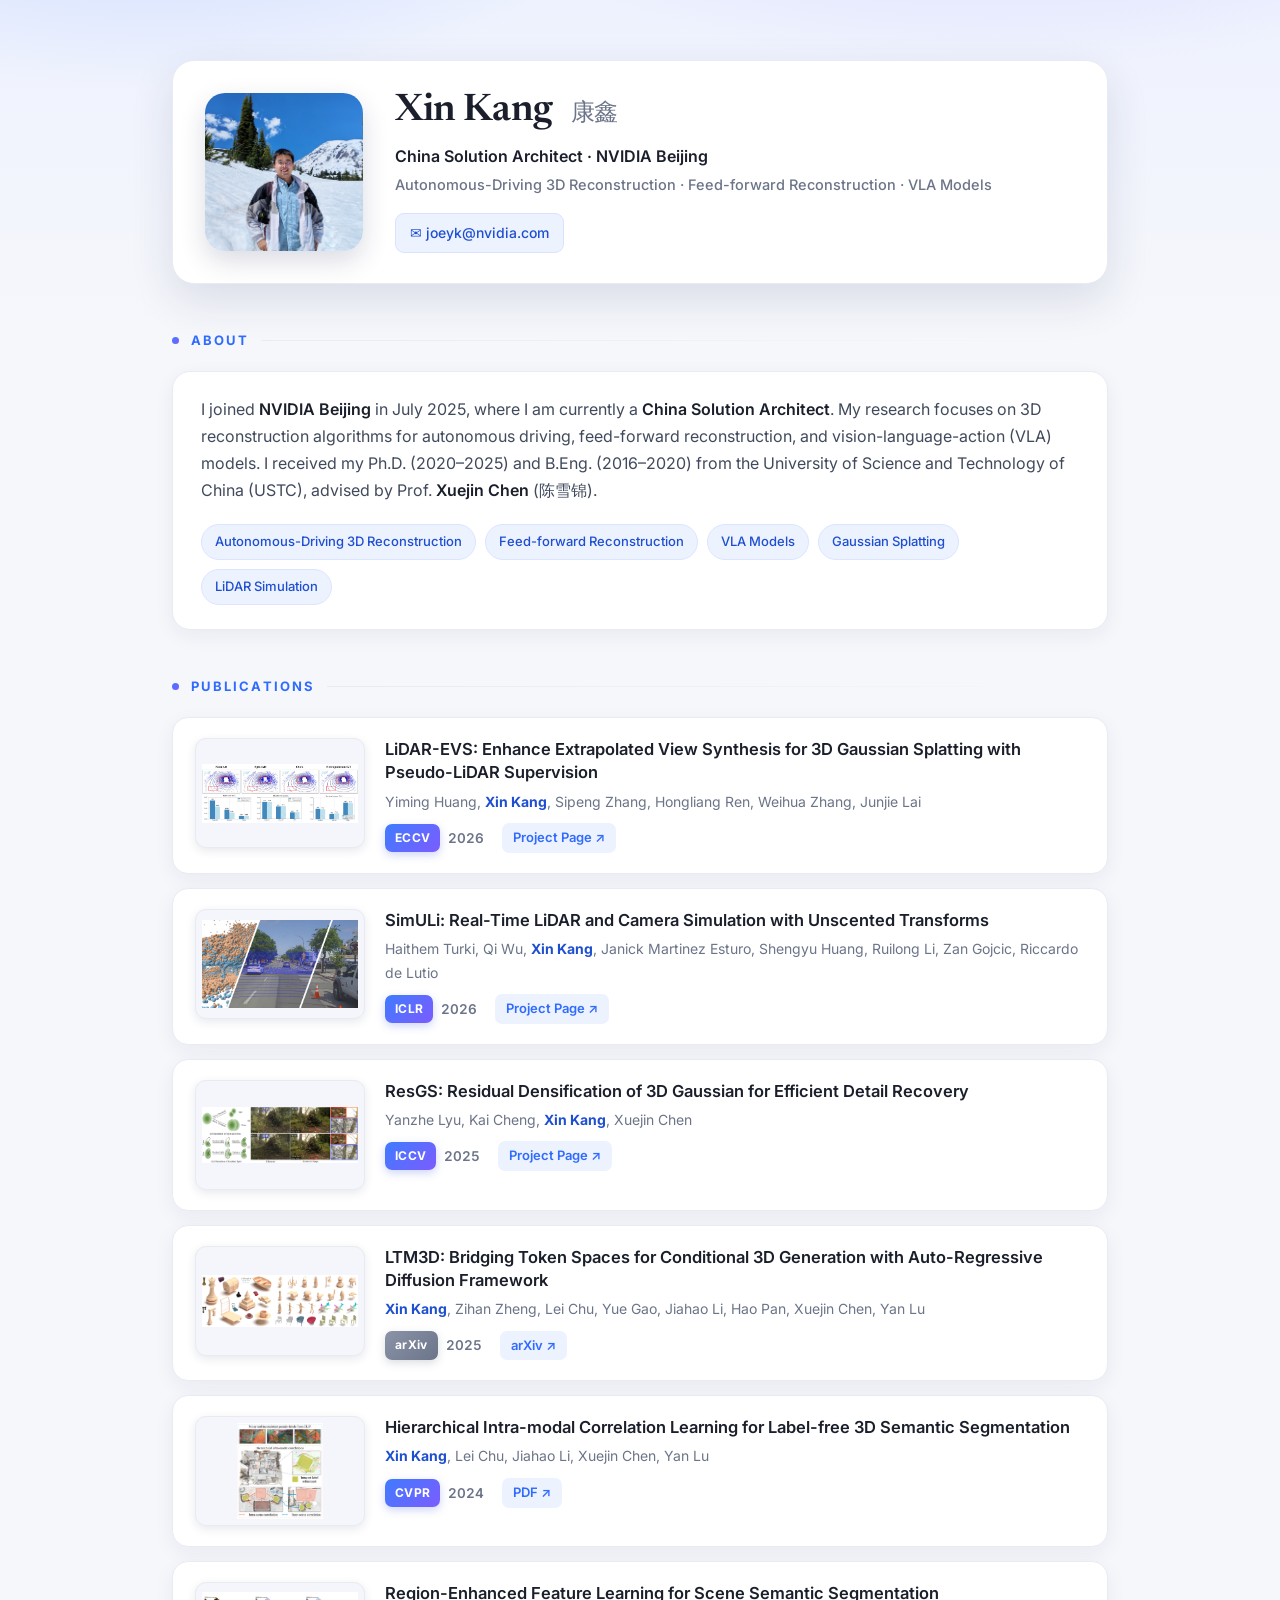
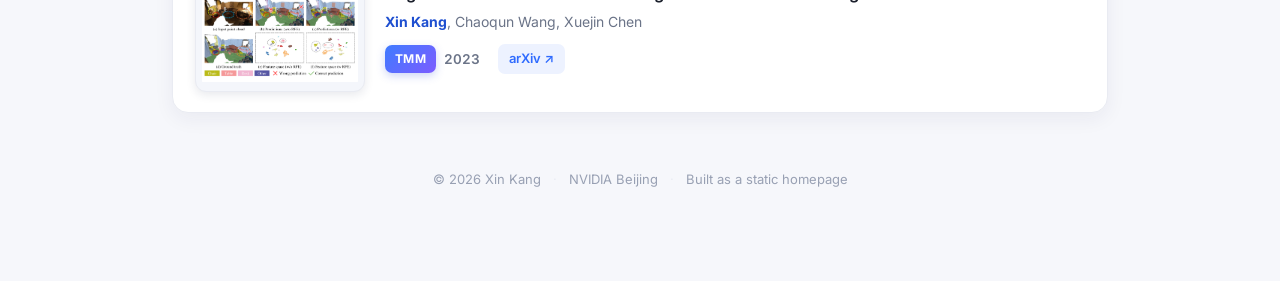
==== index.html @ d0750d6e "Personal homepage" ====
<!DOCTYPE html>
<html lang="en">
<head>
<meta charset="UTF-8">
<meta name="viewport" content="width=device-width, initial-scale=1.0">
<title>Xin Kang · Homepage</title>
<link rel="preconnect" href="https://fonts.googleapis.com">
<link rel="preconnect" href="https://fonts.gstatic.com" crossorigin>
<link href="https://fonts.googleapis.com/css2?family=Inter:wght@400;500;600;700;800&family=Newsreader:ital,opsz,wght@0,6..72,400;0,6..72,500;0,6..72,600;1,6..72,400&display=swap" rel="stylesheet">
<style>
  :root{
    --bg:#f6f7fb; --card:#ffffff; --ink:#1a1f2b; --body:#414a5c;
    --muted:#6b7488; --soft:#98a0b3; --line:#e9ebf2; --line2:#f0f2f7;
    --accent:#2f6bff; --accent-ink:#1e4fd0; --accent-soft:#edf2ff; --chip:#f1f3f9;
    --grad1:#3f7bff; --grad2:#7c5cff; --shadow:0 6px 20px rgba(28,40,80,.06);
    --shadow-lg:0 16px 44px rgba(28,40,80,.12);
  }
  *{box-sizing:border-box}
  html{scroll-behavior:smooth}
  body{
    margin:0; background:var(--bg); color:var(--body);
    font-family:"Inter",-apple-system,BlinkMacSystemFont,"PingFang SC","Microsoft YaHei",sans-serif;
    line-height:1.68; -webkit-font-smoothing:antialiased; text-rendering:optimizeLegibility;
  }
  a{color:var(--accent); text-decoration:none; transition:color .15s}
  a:hover{color:var(--accent-ink)}

  /* decorative top band */
  .band{
    position:absolute; inset:0 0 auto 0; height:340px; z-index:0;
    background:
      radial-gradient(900px 340px at 78% -40%, rgba(124,92,255,.16), transparent 60%),
      radial-gradient(760px 320px at 12% -30%, rgba(63,123,255,.18), transparent 60%),
      linear-gradient(180deg,#eef2fe, var(--bg));
  }
  .wrap{position:relative; z-index:1; max-width:1000px; margin:0 auto; padding:60px 32px 90px}

  /* ---------- HERO ---------- */
  .hero{
    display:flex; gap:32px; align-items:center; flex-wrap:wrap;
    background:var(--card); border:1px solid var(--line);
    border-radius:22px; padding:30px 32px; box-shadow:var(--shadow-lg);
  }
  .photo-ring{flex:0 0 auto}
  .photo{ width:158px; height:158px; border-radius:20px; object-fit:cover; display:block;
    box-shadow:0 10px 26px rgba(28,40,80,.16); }
  .intro{flex:1; min-width:250px}
  .intro h1{
    margin:0; font-family:"Newsreader",serif; font-weight:600; font-size:38px;
    letter-spacing:-.01em; color:var(--ink); line-height:1.1;
  }
  .intro h1 .zh{font-size:24px; color:var(--muted); font-weight:400; margin-left:10px}
  .role{color:var(--ink); font-size:16px; font-weight:600; margin-top:10px}
  .role.sub{color:var(--muted); font-weight:500; font-size:14.5px; margin-top:3px}
  .contact{
    display:inline-flex; align-items:center; gap:7px; margin-top:16px; font-size:14px;
    color:var(--accent-ink); background:var(--accent-soft); border:1px solid #d8e3ff;
    padding:7px 14px; border-radius:9px; font-weight:500;
  }
  .contact:hover{background:#e3ecff}

  /* ---------- SECTIONS ---------- */
  section{margin-top:46px}
  .h2{
    display:flex; align-items:center; gap:12px; margin:0 0 20px;
    font-size:13px; font-weight:700; letter-spacing:.16em; text-transform:uppercase; color:var(--accent);
  }
  .h2::after{content:""; flex:1; height:1px; background:linear-gradient(90deg,var(--line),transparent)}
  .h2 .dot{width:7px; height:7px; border-radius:50%; background:linear-gradient(135deg,var(--grad1),var(--grad2))}

  /* about card */
  .about{
    background:var(--card); border:1px solid var(--line); border-radius:18px;
    padding:24px 28px; box-shadow:var(--shadow);
  }
  .about p{margin:0; font-size:16px; color:var(--body)}
  .about p + p{margin-top:14px}
  .about b{color:var(--ink); font-weight:600}
  .interests{display:flex; flex-wrap:wrap; gap:9px; margin-top:20px}
  .chip{
    font-size:13px; font-weight:500; color:var(--accent-ink);
    background:var(--accent-soft); border:1px solid #dbe5ff;
    padding:6px 13px; border-radius:999px;
  }

  /* ---------- PUBLICATIONS ---------- */
  .pub{
    display:flex; gap:20px; align-items:flex-start;
    background:var(--card); border:1px solid var(--line); border-radius:16px;
    padding:20px 22px; margin-bottom:14px; box-shadow:var(--shadow);
    transition:transform .18s ease, box-shadow .18s ease, border-color .18s ease;
  }
  .pub:hover{transform:translateY(-3px); box-shadow:var(--shadow-lg); border-color:#d7e1f5}
  .thumb{
    flex:0 0 170px; width:170px; height:110px; border-radius:11px; object-fit:contain;
    object-position:center; background:#f4f6fb; border:1px solid var(--line);
    padding:6px; box-shadow:0 3px 10px rgba(28,40,80,.10);
  }
  .ptitle{font-weight:600; font-size:16.5px; color:var(--ink); line-height:1.4; margin-bottom:5px}
  .authors{color:var(--muted); font-size:14px; margin-bottom:10px}
  .authors .me{color:var(--accent-ink); font-weight:700}
  .venue{display:inline-flex; align-items:center; gap:8px; vertical-align:middle}
  .badge{
    font-weight:700; font-size:12px; color:#fff; letter-spacing:.03em;
    background:linear-gradient(135deg,var(--grad1),var(--grad2));
    border-radius:7px; padding:4px 10px; box-shadow:0 3px 9px rgba(63,92,220,.26);
  }
  .badge.arxiv{background:linear-gradient(135deg,#8a93a8,#6b7488); box-shadow:0 3px 9px rgba(90,100,120,.22)}
  .yr{color:var(--muted); font-size:13.5px; font-weight:600; font-variant-numeric:tabular-nums}
  .plink{display:inline-flex; align-items:center; margin-left:14px; vertical-align:middle}
  .plink a{
    display:inline-flex; align-items:center; gap:5px; font-size:13px; font-weight:600;
    color:var(--accent); background:var(--accent-soft); padding:4px 11px; border-radius:7px;
  }
  .plink a:hover{background:#e3ecff}

  footer{margin-top:56px; text-align:center; color:var(--soft); font-size:13px}
  footer .sep{color:var(--line); margin:0 8px}

  @media(max-width:560px){
    .hero{padding:24px; gap:22px}
    .intro h1{font-size:31px}
    .photo{width:128px; height:128px}
    .pub{padding:18px; gap:14px; flex-wrap:wrap}
    .thumb{flex-basis:100%; width:100%; height:150px; order:-1}
  }
</style>
</head>
<body>
<div class="band"></div>
<div class="wrap">

  <!-- HERO -->
  <header class="hero">
    <div class="photo-ring"><img class="photo" src="photo.png" alt="Xin Kang"></div>
    <div class="intro">
      <h1>Xin Kang <span class="zh">康鑫</span></h1>
      <div class="role">China Solution Architect · NVIDIA Beijing</div>
      <div class="role sub">Autonomous-Driving 3D Reconstruction · Feed-forward Reconstruction · VLA Models</div>
      <a class="contact" href="mailto:joeyk@nvidia.com">✉ joeyk@nvidia.com</a>
    </div>
  </header>

  <!-- ABOUT -->
  <section>
    <div class="h2"><span class="dot"></span>About</div>
    <div class="about">
      <p>
        I joined <b>NVIDIA Beijing</b> in July 2025, where I am currently a
        <b>China Solution Architect</b>. My research focuses on 3D reconstruction
        algorithms for autonomous driving, feed-forward reconstruction, and
        vision-language-action (VLA) models. I received my Ph.D. (2020&ndash;2025)
        and B.Eng. (2016&ndash;2020) from the University of Science and Technology
        of China (USTC), advised by Prof. <b>Xuejin Chen</b> (陈雪锦).
      </p>
      <div class="interests">
        <span class="chip">Autonomous-Driving 3D Reconstruction</span>
        <span class="chip">Feed-forward Reconstruction</span>
        <span class="chip">VLA Models</span>
        <span class="chip">Gaussian Splatting</span>
        <span class="chip">LiDAR Simulation</span>
      </div>
    </div>
  </section>

  <!-- PUBLICATIONS -->
  <section>
    <div class="h2"><span class="dot"></span>Publications</div>

    <div class="pub">
      <img class="thumb" src="thumb_lidarevs.png" alt="LiDAR-EVS teaser">
      <div class="info">
        <div class="ptitle">LiDAR-EVS: Enhance Extrapolated View Synthesis for 3D Gaussian Splatting with Pseudo-LiDAR Supervision</div>
        <div class="authors">Yiming Huang, <span class="me">Xin Kang</span>, Sipeng Zhang, Hongliang Ren, Weihua Zhang, Junjie Lai</div>
        <div class="venue"><span class="badge">ECCV</span><span class="yr">2026</span></div>
        <div class="plink"><a href="https://lastbasket.github.io/LiDAR-EVS_page/" target="_blank">Project Page ↗</a></div>
      </div>
    </div>

    <div class="pub">
      <img class="thumb" src="thumb_simuli.png" alt="SimULi teaser">
      <div class="info">
        <div class="ptitle">SimULi: Real-Time LiDAR and Camera Simulation with Unscented Transforms</div>
        <div class="authors">Haithem Turki, Qi Wu, <span class="me">Xin Kang</span>, Janick Martinez Esturo, Shengyu Huang, Ruilong Li, Zan Gojcic, Riccardo de Lutio</div>
        <div class="venue"><span class="badge">ICLR</span><span class="yr">2026</span></div>
        <div class="plink"><a href="https://research.nvidia.com/labs/sil/projects/simuli/" target="_blank">Project Page ↗</a></div>
      </div>
    </div>

    <div class="pub">
      <img class="thumb" src="thumb_resgs.png" alt="ResGS teaser">
      <div class="info">
        <div class="ptitle">ResGS: Residual Densification of 3D Gaussian for Efficient Detail Recovery</div>
        <div class="authors">Yanzhe Lyu, Kai Cheng, <span class="me">Xin Kang</span>, Xuejin Chen</div>
        <div class="venue"><span class="badge">ICCV</span><span class="yr">2025</span></div>
        <div class="plink"><a href="https://yanzhelyu.github.io/resgs.github.io/" target="_blank">Project Page ↗</a></div>
      </div>
    </div>

    <div class="pub">
      <img class="thumb" src="thumb_ltm3d.png" alt="LTM3D teaser">
      <div class="info">
        <div class="ptitle">LTM3D: Bridging Token Spaces for Conditional 3D Generation with Auto-Regressive Diffusion Framework</div>
        <div class="authors"><span class="me">Xin Kang</span>, Zihan Zheng, Lei Chu, Yue Gao, Jiahao Li, Hao Pan, Xuejin Chen, Yan Lu</div>
        <div class="venue"><span class="badge arxiv">arXiv</span><span class="yr">2025</span></div>
        <div class="plink"><a href="https://arxiv.org/abs/2505.24245" target="_blank">arXiv ↗</a></div>
      </div>
    </div>

    <div class="pub">
      <img class="thumb" src="cvpr_teaser.png" alt="CVPR 2024 teaser">
      <div class="info">
        <div class="ptitle">Hierarchical Intra-modal Correlation Learning for Label-free 3D Semantic Segmentation</div>
        <div class="authors"><span class="me">Xin Kang</span>, Lei Chu, Jiahao Li, Xuejin Chen, Yan Lu</div>
        <div class="venue"><span class="badge">CVPR</span><span class="yr">2024</span></div>
        <div class="plink"><a href="https://openaccess.thecvf.com/content/CVPR2024/papers/Kang_Hierarchical_Intra-modal_Correlation_Learning_for_Label-free_3D_Semantic_Segmentation_CVPR_2024_paper.pdf" target="_blank">PDF ↗</a></div>
      </div>
    </div>

    <div class="pub">
      <img class="thumb" src="thumb_tmm.png" alt="TMM 2023 teaser">
      <div class="info">
        <div class="ptitle">Region-Enhanced Feature Learning for Scene Semantic Segmentation</div>
        <div class="authors"><span class="me">Xin Kang</span>, Chaoqun Wang, Xuejin Chen</div>
        <div class="venue"><span class="badge">TMM</span><span class="yr">2023</span></div>
        <div class="plink"><a href="https://arxiv.org/abs/2304.07486" target="_blank">arXiv ↗</a></div>
      </div>
    </div>

  </section>

  <footer>
    © 2026 Xin Kang <span class="sep">·</span> NVIDIA Beijing <span class="sep">·</span> Built as a static homepage
  </footer>

</div>
</body>
</html>
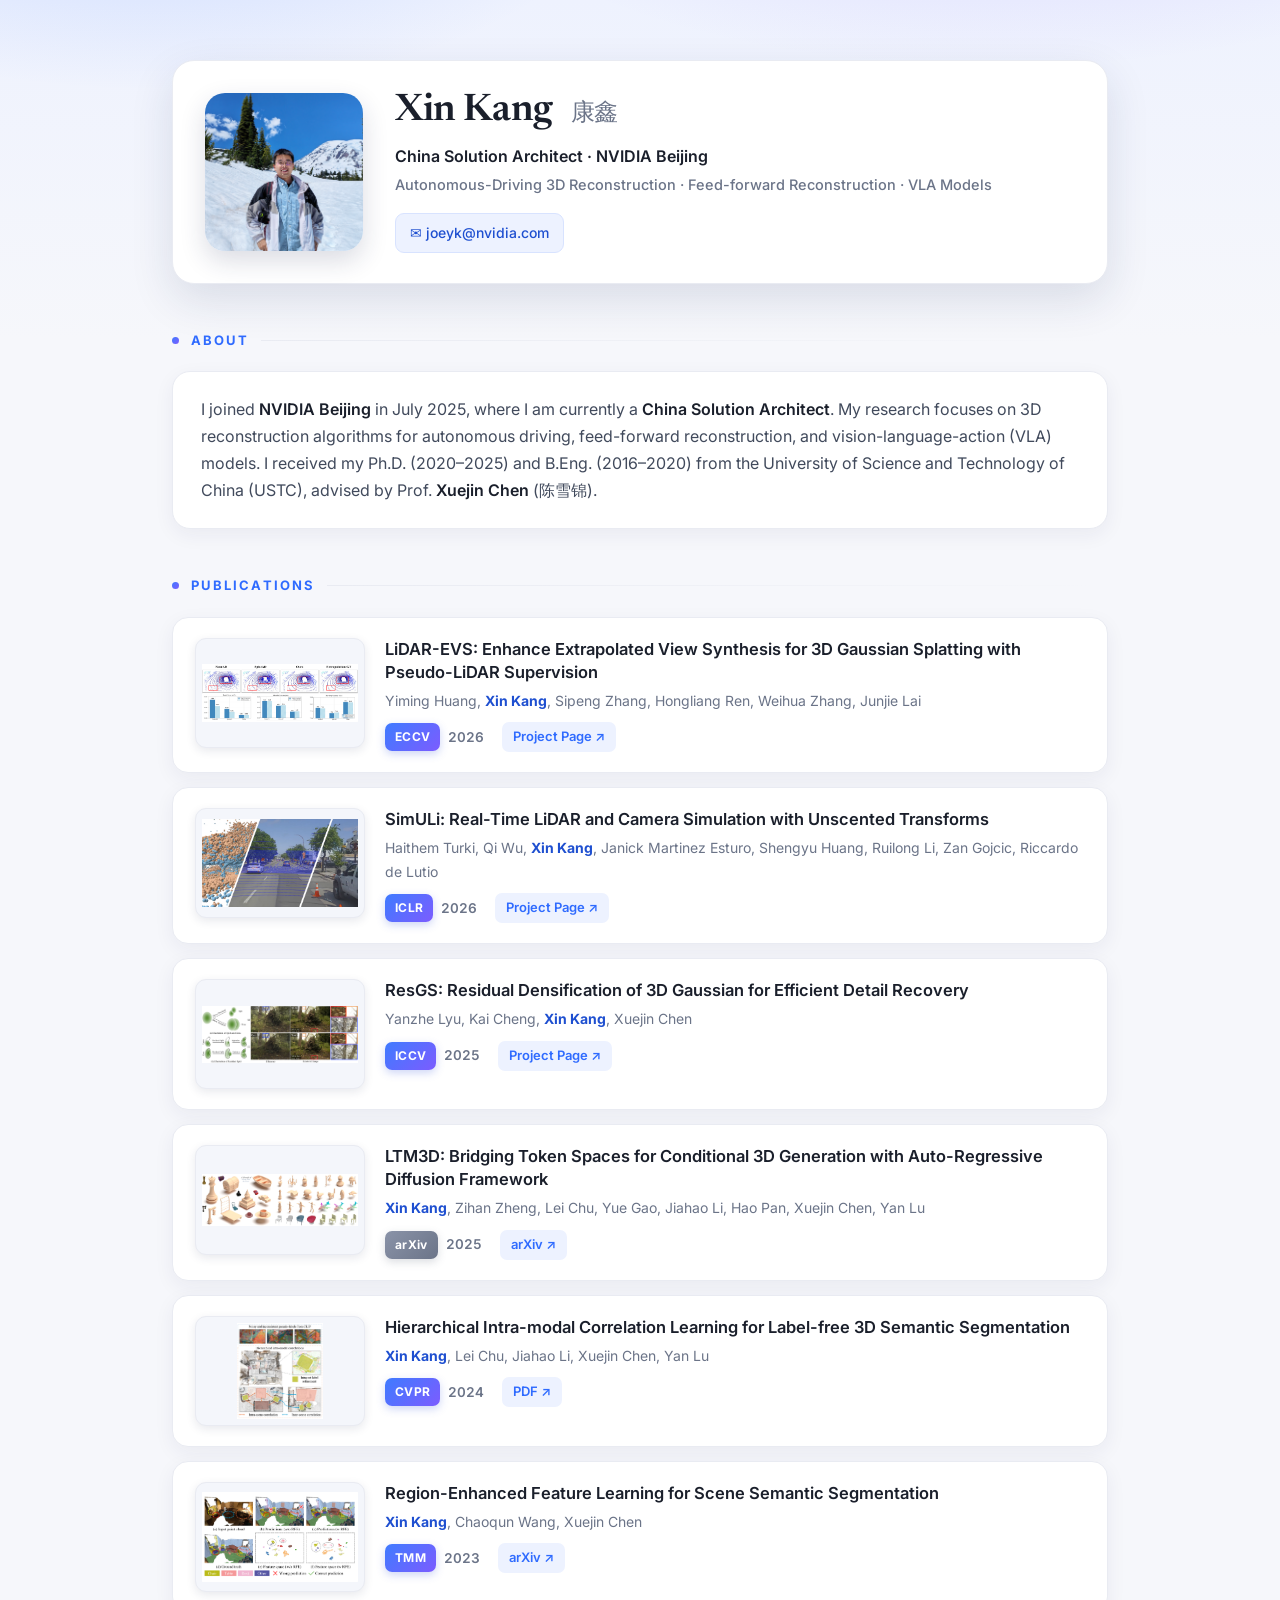
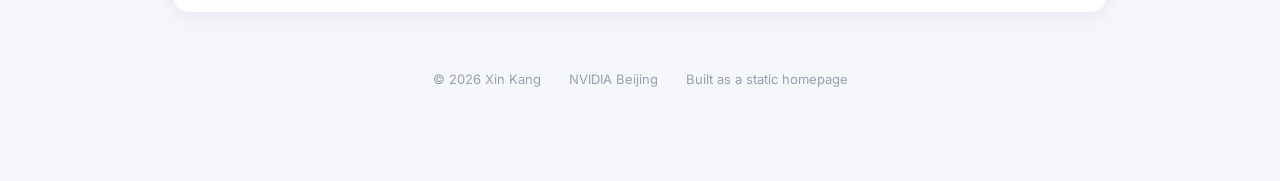
==== commit 23c048ec: "Remove redundant interests" ====
--- a/index.html
+++ b/index.html
@@ -153,13 +153,6 @@
         and B.Eng. (2016&ndash;2020) from the University of Science and Technology
         of China (USTC), advised by Prof. <b>Xuejin Chen</b> (陈雪锦).
       </p>
-      <div class="interests">
-        <span class="chip">Autonomous-Driving 3D Reconstruction</span>
-        <span class="chip">Feed-forward Reconstruction</span>
-        <span class="chip">VLA Models</span>
-        <span class="chip">Gaussian Splatting</span>
-        <span class="chip">LiDAR Simulation</span>
-      </div>
     </div>
   </section>
 
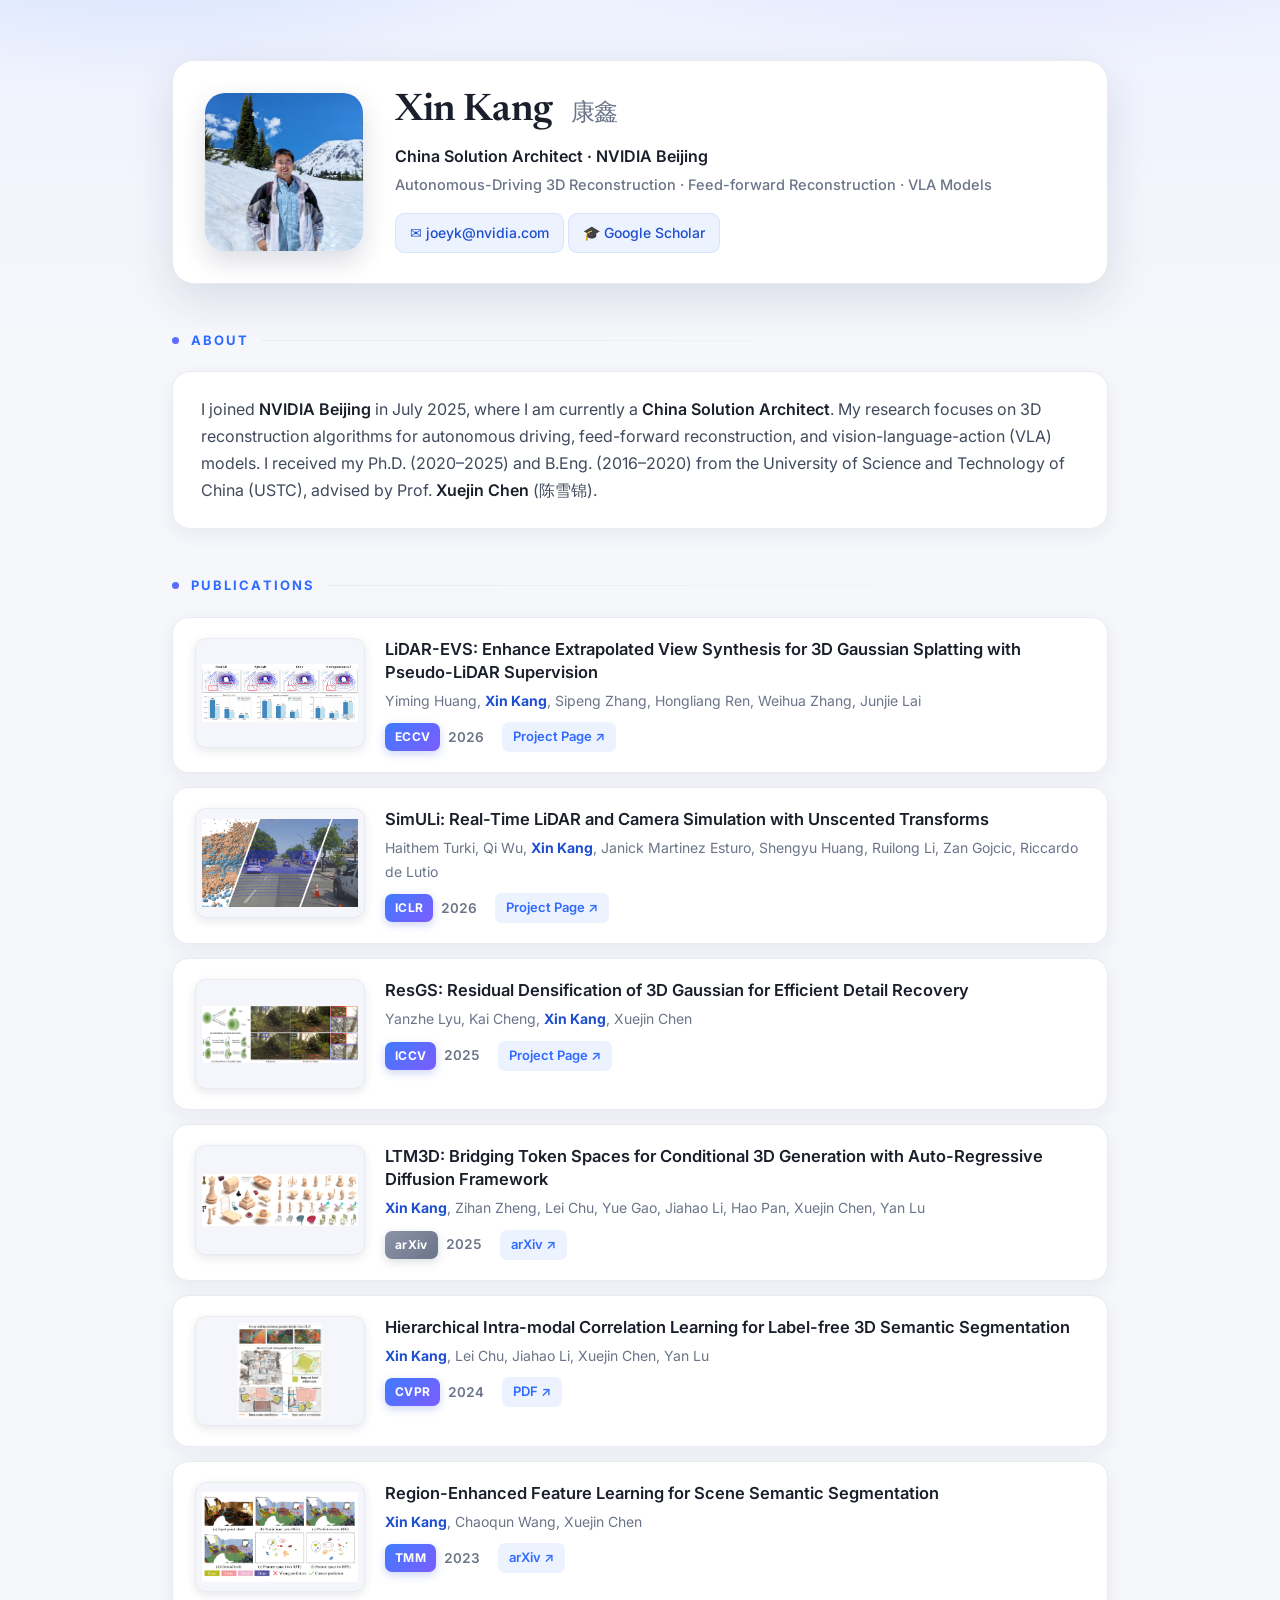
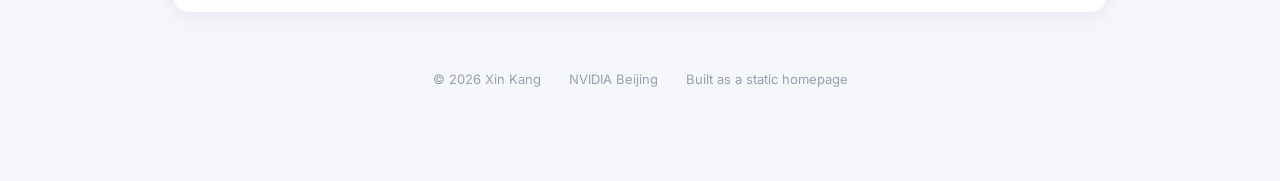
==== commit 9703434b: "Add google scholar link." ====
--- a/index.html
+++ b/index.html
@@ -137,7 +137,9 @@
       <h1>Xin Kang <span class="zh">康鑫</span></h1>
       <div class="role">China Solution Architect · NVIDIA Beijing</div>
       <div class="role sub">Autonomous-Driving 3D Reconstruction · Feed-forward Reconstruction · VLA Models</div>
-      <a class="contact" href="mailto:joeyk@nvidia.com">✉ joeyk@nvidia.com</a>
+      <a class="contact" href="mailto:joeyk@nvidia.com">✉ joeyk@nvidia.com</a> 
+      <a class="contact" href="https://scholar.google.com/citations?user=zdweFAIAAAAJ"
+   target="_blank" rel="noopener">🎓 Google Scholar</a>
     </div>
   </header>
 
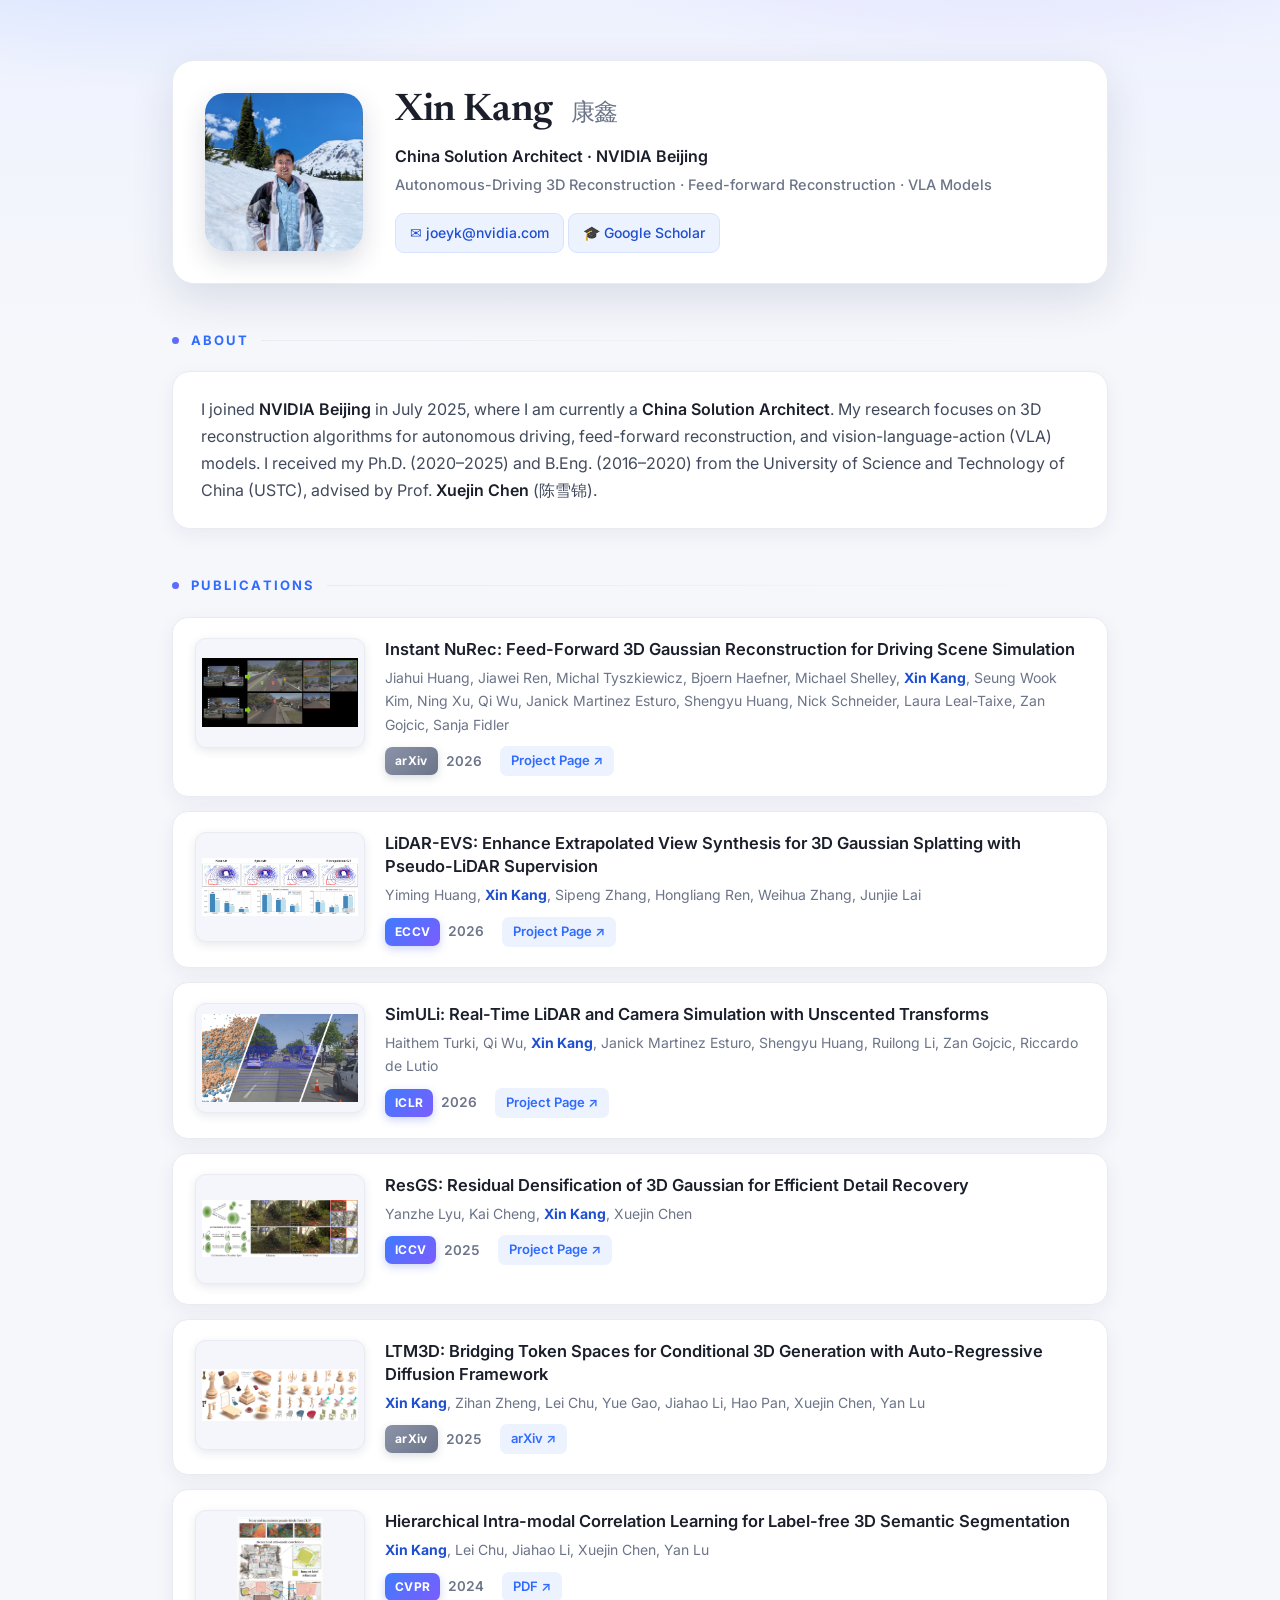
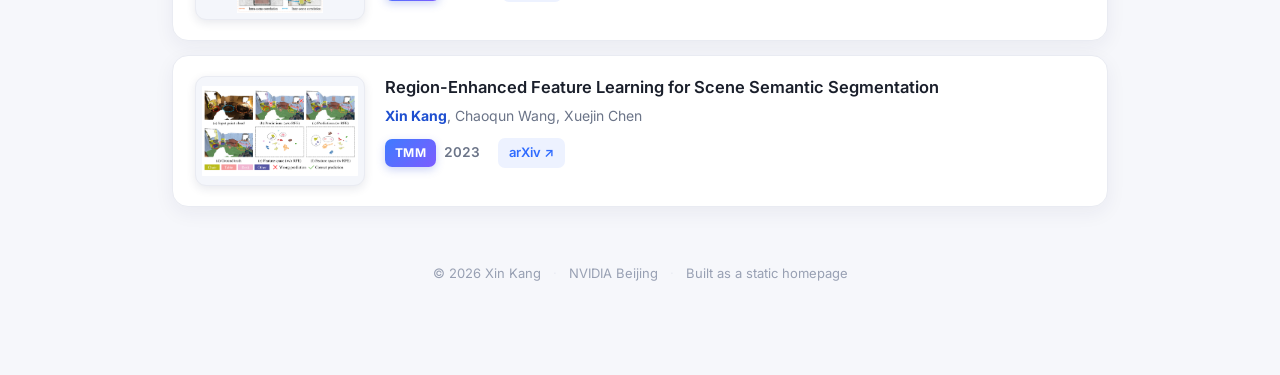
==== commit d19996ec: "Add Instant NuRec publication" ====
--- a/index.html
+++ b/index.html
@@ -163,6 +163,16 @@
     <div class="h2"><span class="dot"></span>Publications</div>
 
     <div class="pub">
+      <img class="thumb" src="thumb_instant_nurec.webp" alt="Instant NuRec teaser">
+      <div class="info">
+        <div class="ptitle">Instant NuRec: Feed-Forward 3D Gaussian Reconstruction for Driving Scene Simulation</div>
+        <div class="authors">Jiahui Huang, Jiawei Ren, Michal Tyszkiewicz, Bjoern Haefner, Michael Shelley, <span class="me">Xin Kang</span>, Seung Wook Kim, Ning Xu, Qi Wu, Janick Martinez Esturo, Shengyu Huang, Nick Schneider, Laura Leal-Taixe, Zan Gojcic, Sanja Fidler</div>
+        <div class="venue"><span class="badge arxiv">arXiv</span><span class="yr">2026</span></div>
+        <div class="plink"><a href="https://research.nvidia.com/labs/sil/projects/instant-nurec" target="_blank" rel="noopener">Project Page ↗</a></div>
+      </div>
+    </div>
+
+    <div class="pub">
       <img class="thumb" src="thumb_lidarevs.png" alt="LiDAR-EVS teaser">
       <div class="info">
         <div class="ptitle">LiDAR-EVS: Enhance Extrapolated View Synthesis for 3D Gaussian Splatting with Pseudo-LiDAR Supervision</div>
